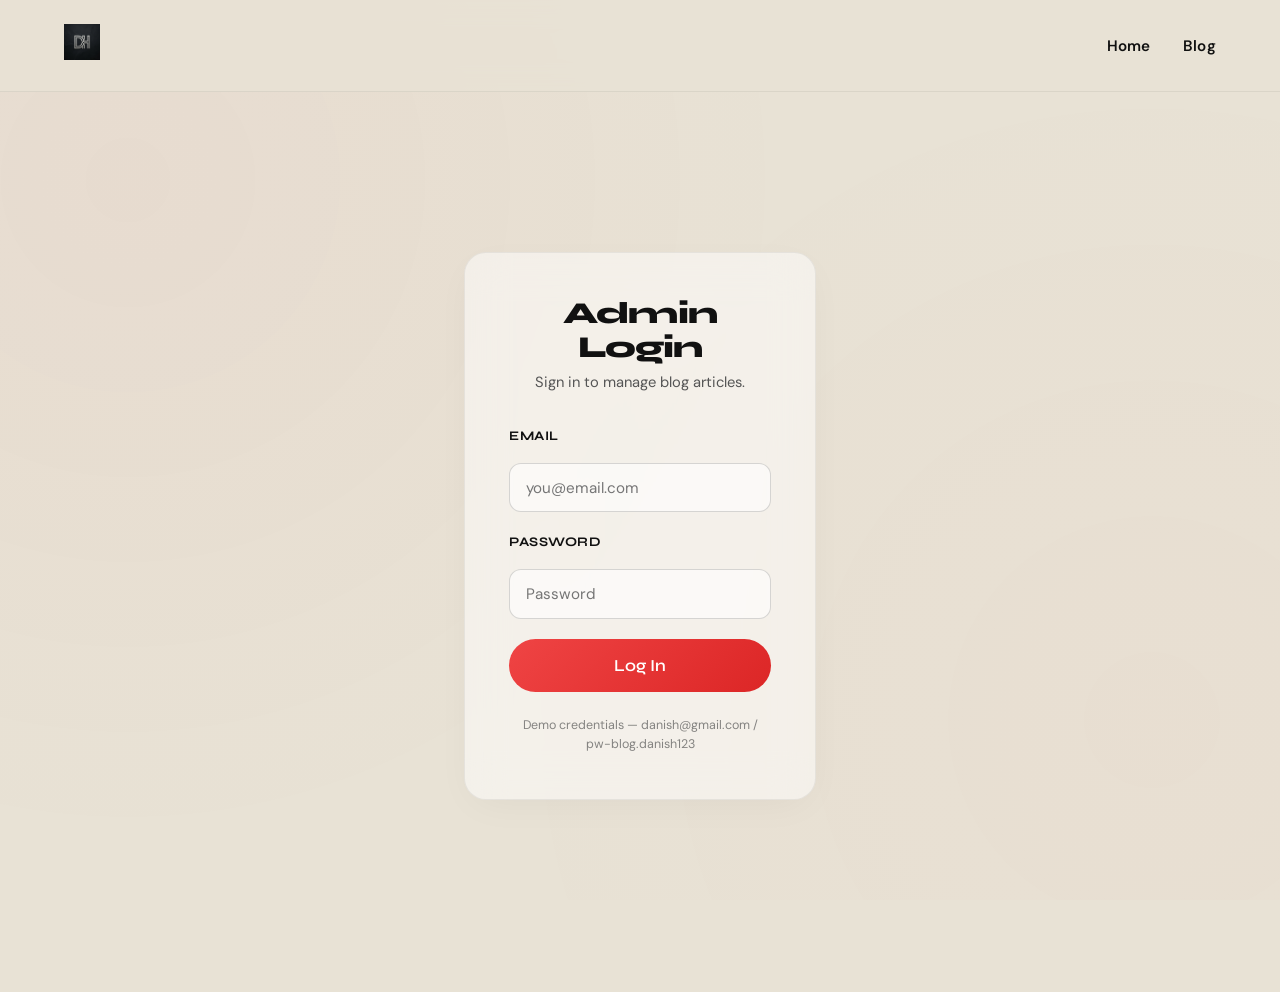
==== admin.html @ 9c7f412e "Add functional blog section with admin dashboard Adds a public blog (blog.html) with search/tag filt" ====
<!DOCTYPE html>
<html lang="en">
<head>
    <meta charset="UTF-8">
    <meta name="viewport" content="width=device-width, initial-scale=1.0">
    <title>Blog Admin - Danish Hasan</title>
    <meta name="robots" content="noindex, nofollow">

    <link rel="icon" type="image/png" href="Assests/Logo.png">
    <link rel="apple-touch-icon" href="Assests/Logo.png">

    <link rel="stylesheet" href="styles.css">
    <link rel="stylesheet" href="blog.css">

    <link rel="preconnect" href="https://fonts.googleapis.com">
    <link rel="preconnect" href="https://fonts.gstatic.com" crossorigin>
    <link href="https://fonts.googleapis.com/css2?family=DM+Sans:ital,opsz,wght@0,9..40,300..800;1,9..40,300..800&family=Syne:wght@400..800&display=swap" rel="stylesheet">
</head>
<body class="blog-body">

    <nav class="blog-page-nav">
        <a href="index.html"><img src="Assests/Logo.png" alt="DH Logo" class="logo-img"></a>
        <ul class="blog-nav-links">
            <li><a href="index.html">Home</a></li>
            <li><a href="blog.html">Blog</a></li>
        </ul>
    </nav>

    <main class="blog-main">

        <!-- Login -->
        <div id="admin-login" class="admin-shell">
            <div class="admin-login-card glass-card">
                <h1>Admin Login</h1>
                <p class="subtitle">Sign in to manage blog articles.</p>
                <div class="admin-error" id="login-error">Invalid email or password.</div>
                <form id="login-form">
                    <div class="form-group">
                        <label for="login-email">Email</label>
                        <input type="email" id="login-email" placeholder="you@email.com" required>
                    </div>
                    <div class="form-group">
                        <label for="login-password">Password</label>
                        <input type="password" id="login-password" placeholder="Password" required>
                    </div>
                    <button type="submit" class="btn btn-primary" style="width:100%; justify-content:center;">Log In</button>
                </form>
                <p class="admin-hint">Demo credentials — danish@gmail.com / pw-blog.danish123</p>
            </div>
        </div>

        <!-- Dashboard -->
        <div id="admin-dashboard" class="admin-dashboard">
            <div class="admin-header">
                <h1>Blog Dashboard</h1>
                <button class="btn-logout" id="logout-btn">Log Out</button>
            </div>

            <div class="admin-layout">
                <div class="admin-form-card glass-card">
                    <h2 id="form-heading">New Article</h2>
                    <form id="post-form">
                        <input type="hidden" id="post-id">
                        <div class="form-group">
                            <label for="post-title">Title</label>
                            <input type="text" id="post-title" required>
                        </div>
                        <div class="form-group">
                            <label for="post-excerpt">Excerpt</label>
                            <input type="text" id="post-excerpt" placeholder="Short summary shown on the blog card" required>
                        </div>
                        <div class="admin-form-row">
                            <div class="form-group">
                                <label for="post-cover">Cover Image</label>
                                <select id="post-cover">
                                    <option value="Assests/Desk.png">Desk</option>
                                    <option value="Assests/Business.png">Business</option>
                                    <option value="Assests/Nego.png">Negotiation</option>
                                    <option value="Assests/Hero.png">Hero</option>
                                    <option value="Assests/Casual.png">Casual</option>
                                    <option value="Assests/Official.png">Official</option>
                                </select>
                            </div>
                            <div class="form-group">
                                <label for="post-date">Date</label>
                                <input type="date" id="post-date" required>
                            </div>
                        </div>
                        <div class="form-group">
                            <label for="post-tags">Tags (comma separated)</label>
                            <input type="text" id="post-tags" placeholder="Leadership, AI, Recruitment">
                        </div>
                        <div class="form-group">
                            <label for="post-content">Content (supports ## headings, **bold**, *italic*, - lists, &gt; quotes)</label>
                            <textarea id="post-content" required></textarea>
                        </div>
                        <div class="admin-form-actions">
                            <button type="submit" class="btn btn-primary" id="submit-btn">Publish Article</button>
                            <button type="button" class="btn btn-secondary" id="cancel-edit-btn" style="display:none;">Cancel</button>
                        </div>
                    </form>
                </div>

                <div class="admin-list-card glass-card">
                    <h2>Published Articles</h2>
                    <div id="admin-post-list"></div>
                </div>
            </div>
        </div>

    </main>

    <div class="admin-toast" id="admin-toast"></div>

    <script src="blog.js"></script>
    <script>
        const loginView = document.getElementById('admin-login');
        const dashboardView = document.getElementById('admin-dashboard');
        const loginForm = document.getElementById('login-form');
        const loginError = document.getElementById('login-error');
        const postForm = document.getElementById('post-form');
        const cancelEditBtn = document.getElementById('cancel-edit-btn');
        const submitBtn = document.getElementById('submit-btn');
        const formHeading = document.getElementById('form-heading');

        function showToast(message) {
            const toast = document.getElementById('admin-toast');
            toast.textContent = message;
            toast.classList.add('show');
            setTimeout(() => toast.classList.remove('show'), 2200);
        }

        function checkAuth() {
            if (isLoggedIn()) {
                loginView.style.display = 'none';
                dashboardView.classList.add('active');
                renderPostList();
            } else {
                loginView.style.display = 'block';
                dashboardView.classList.remove('active');
            }
        }

        loginForm.addEventListener('submit', (e) => {
            e.preventDefault();
            const email = document.getElementById('login-email').value;
            const password = document.getElementById('login-password').value;

            if (login(email, password)) {
                loginError.classList.remove('show');
                loginForm.reset();
                checkAuth();
            } else {
                loginError.classList.add('show');
            }
        });

        document.getElementById('logout-btn').addEventListener('click', () => {
            logout();
            checkAuth();
        });

        function resetForm() {
            postForm.reset();
            document.getElementById('post-id').value = '';
            document.getElementById('post-date').value = new Date().toISOString().slice(0, 10);
            formHeading.textContent = 'New Article';
            submitBtn.textContent = 'Publish Article';
            cancelEditBtn.style.display = 'none';
        }

        cancelEditBtn.addEventListener('click', resetForm);

        postForm.addEventListener('submit', (e) => {
            e.preventDefault();
            const id = document.getElementById('post-id').value;
            const title = document.getElementById('post-title').value.trim();
            const tags = document.getElementById('post-tags').value.split(',').map(t => t.trim()).filter(Boolean);

            const posts = getPosts();

            if (id) {
                const idx = posts.findIndex(p => String(p.id) === String(id));
                if (idx !== -1) {
                    posts[idx] = {
                        ...posts[idx],
                        title,
                        excerpt: document.getElementById('post-excerpt').value.trim(),
                        cover: document.getElementById('post-cover').value,
                        date: document.getElementById('post-date').value,
                        tags,
                        content: document.getElementById('post-content').value
                    };
                }
                showToast('Article updated.');
            } else {
                let slug = slugify(title);
                if (posts.some(p => p.slug === slug)) slug = `${slug}-${Date.now()}`;

                posts.push({
                    id: Date.now(),
                    slug,
                    title,
                    excerpt: document.getElementById('post-excerpt').value.trim(),
                    cover: document.getElementById('post-cover').value,
                    date: document.getElementById('post-date').value,
                    tags,
                    author: 'Syed Danish Hasan',
                    content: document.getElementById('post-content').value
                });
                showToast('Article published.');
            }

            savePosts(posts);
            resetForm();
            renderPostList();
        });

        function editPost(id) {
            const post = getPosts().find(p => String(p.id) === String(id));
            if (!post) return;

            document.getElementById('post-id').value = post.id;
            document.getElementById('post-title').value = post.title;
            document.getElementById('post-excerpt').value = post.excerpt;
            document.getElementById('post-cover').value = post.cover;
            document.getElementById('post-date').value = post.date;
            document.getElementById('post-tags').value = (post.tags || []).join(', ');
            document.getElementById('post-content').value = post.content;

            formHeading.textContent = 'Edit Article';
            submitBtn.textContent = 'Save Changes';
            cancelEditBtn.style.display = 'inline-flex';
            window.scrollTo({ top: 0, behavior: 'smooth' });
        }

        function deletePost(id) {
            if (!confirm('Delete this article? This cannot be undone.')) return;
            const posts = getPosts().filter(p => String(p.id) !== String(id));
            savePosts(posts);
            showToast('Article deleted.');
            renderPostList();
        }

        function renderPostList() {
            const posts = getPosts().sort((a, b) => new Date(b.date) - new Date(a.date));
            const list = document.getElementById('admin-post-list');
            list.innerHTML = '';

            if (posts.length === 0) {
                list.innerHTML = '<p class="admin-empty-list">No articles yet. Publish your first one.</p>';
                return;
            }

            posts.forEach(post => {
                const item = document.createElement('div');
                item.className = 'post-list-item';
                item.innerHTML = `
                    <div class="post-list-info">
                        <h4>${post.title}</h4>
                        <span>${formatDate(post.date)}</span>
                    </div>
                    <div class="post-list-actions">
                        <button class="btn-small btn-edit" data-id="${post.id}">Edit</button>
                        <button class="btn-small btn-delete" data-id="${post.id}">Delete</button>
                    </div>`;
                list.appendChild(item);
            });

            list.querySelectorAll('.btn-edit').forEach(btn => btn.addEventListener('click', () => editPost(btn.dataset.id)));
            list.querySelectorAll('.btn-delete').forEach(btn => btn.addEventListener('click', () => deletePost(btn.dataset.id)));
        }

        resetForm();
        checkAuth();
    </script>
</body>
</html>
---- styles.css ----
/* --- CSS Variables & Theming (Modern Light) --- */
:root {
    /* Color Palette - Sand Theme */
    --bg-light: #e8e2d5; /* Beautiful soft warm sand/beige */
    --bg-card: rgba(255, 255, 255, 0.5); /* Light frosted glass */
    --bg-card-hover: rgba(255, 255, 255, 0.85);
    
    --text-main: #111111; /* Pitch black for high contrast */
    --text-muted: #555555; /* Slate/gray for secondary text */
    
    /* Elegant Accents - Crimson/Red */
    --accent-primary: #dc2626; /* Red 600 - Crimson */
    --accent-secondary: #ef4444; /* Bright Red */
    --accent-gradient: linear-gradient(135deg, var(--accent-secondary), var(--accent-primary));
    
    /* Typography */
    --font-heading: 'Syne', sans-serif;
    --font-body: 'DM Sans', sans-serif;
    --font-serif: 'Syne', sans-serif;
    
    /* Glassmorphism / Shadows */
    --border-glass: rgba(0, 0, 0, 0.06); /* Subtle dark border for light glass */
    --shadow-soft: 0 10px 40px -10px rgba(0, 0, 0, 0.05); /* Soft, elegant shadow */
    --blur-glass: blur(20px);
    
    /* Neon Glow (Subtle for Light Theme) */
    --neon-glow: 0 0 15px rgba(220, 38, 38, 0.15);
    
    /* Utilities */
    --transition-smooth: all 0.4s cubic-bezier(0.16, 1, 0.3, 1);
    --transition-fast: all 0.2s ease-out;
}

/* --- Global Reset & Base Styles --- */
* {
    margin: 0;
    padding: 0;
    box-sizing: border-box;
}

html {
    /* 
       CRITICAL PERFORMANCE FIX: Must be 'auto' when using custom JS scrolling libraries like Lenis.
       If set to 'smooth', native CSS animation fights the JS animation, causing severe lag and stuttering. 
    */
    scroll-behavior: auto;
}

/* --- Ensure Scrollbar is Visible --- */
::-webkit-scrollbar {
    width: 6px;
    height: 6px;
}
::-webkit-scrollbar-track {
    background: var(--bg-light); 
}
::-webkit-scrollbar-thumb {
    background: #ccc; 
    border-radius: 10px;
}
::-webkit-scrollbar-thumb:hover {
    background: #999; 
}

body {
    scrollbar-width: thin;
    scrollbar-color: #ccc var(--bg-light);
}

body {
    font-family: var(--font-body);
    background-color: var(--bg-light);
    color: var(--text-main);
    line-height: 1.6;
    overflow-x: hidden;
    cursor: none; /* Hide default cursor for custom cursor */
    position: relative;
}

/* Dynamic Background Gradients */
body::before, body::after {
    content: '';
    position: fixed;
    top: 0;
    left: 0;
    width: 100vw;
    height: 100vh;
    z-index: -1;
    pointer-events: none;
}

body::before {
    background: radial-gradient(circle at 10% 20%, rgba(220, 38, 38, 0.03) 0%, transparent 50%);
}

body::after {
    background: radial-gradient(circle at 90% 80%, rgba(255, 69, 69, 0.02) 0%, transparent 50%);
}

/* --- Background Typography Effect --- */
.bg-typography {
    position: fixed;
    top: 50%;
    left: 50%;
    transform: translate(-50%, -50%);
    font-size: 28vw;
    font-family: var(--font-heading);
    font-weight: 800;
    color: var(--text-main);
    opacity: 0.02; /* Very subtle depth effect */
    z-index: -2;
    pointer-events: none;
    white-space: nowrap;
    user-select: none;
    letter-spacing: -0.05em;
}

/* --- Custom Cursor --- */
.custom-cursor {
    width: 8px;
    height: 8px;
    background-color: var(--accent-primary);
    border-radius: 50%;
    position: fixed;
    top: 0;
    left: 0;
    pointer-events: none;
    z-index: 9999;
    transform: translate(-50%, -50%);
    transition: width 0.2s, height 0.2s, background-color 0.2s;
    /* Removed difference blend mode for cleaner look */
}

.custom-cursor-follower {
    width: 36px;
    height: 36px;
    border: 1px solid rgba(0, 0, 0, 0.2);
    border-radius: 50%;
    position: fixed;
    top: 0;
    left: 0;
    pointer-events: none;
    z-index: 9998;
    transform: translate(-50%, -50%);
    transition: width 0.2s, height 0.2s, border-color 0.2s, background-color 0.2s;
}

body.hovering .custom-cursor {
    width: 0;
    height: 0;
}
body.hovering .custom-cursor-follower {
    width: 64px;
    height: 64px;
    background-color: rgba(255, 255, 255, 0.1);
    border-color: transparent;
}

body.view-mode .custom-cursor {
    width: 0;
    height: 0;
}

body.view-mode .custom-cursor-follower {
    width: 70px;
    height: 70px;
    background-color: var(--text-main); /* Black cursor */
    border: 1px solid rgba(255, 255, 255, 0.2);
    display: flex;
    justify-content: center;
    align-items: center;
    box-shadow: 0 10px 30px rgba(0, 0, 0, 0.15);
}

.cursor-text {
    opacity: 0;
    font-family: var(--font-heading);
    font-size: 0.85rem;
    font-weight: 800;
    letter-spacing: 1px;
    color: var(--bg-light); /* Sand colored text */
    text-transform: uppercase;
    transition: opacity 0.3s ease;
    pointer-events: none;
}

body.view-mode .cursor-text {
    opacity: 1;
}

/* --- Typography --- */
h1, h2, h3, h4 {
    font-family: var(--font-heading);
    line-height: 1.1;
    margin-bottom: 1rem;
    color: var(--text-main);
}

h1 {
    font-size: clamp(3.5rem, 7vw, 6rem);
    font-weight: 800;
    letter-spacing: -0.03em;
}

h2 {
    font-size: clamp(2.5rem, 5vw, 4rem);
    font-weight: 700;
    letter-spacing: -0.02em;
}

h3 {
    font-size: 1.75rem;
    font-weight: 600;
}

.text-gradient {
    background: var(--accent-gradient);
    -webkit-background-clip: text;
    background-clip: text;
    -webkit-text-fill-color: transparent;
    color: transparent;
    display: inline-block;
}

a {
    color: inherit;
    text-decoration: none;
    transition: var(--transition-fast);
}

/* --- Layout Utilities --- */
.section-padding {
    padding: 8rem 6vw;
    max-width: 1600px;
    margin: 0 auto;
}

.glass-card {
    background: var(--bg-card);
    backdrop-filter: var(--blur-glass);
    -webkit-backdrop-filter: var(--blur-glass);
    border: 1px solid var(--border-glass);
    border-radius: 28px;
    box-shadow: var(--shadow-soft);
    transition: var(--transition-smooth);
}

.glass-card:hover {
    background: var(--bg-card-hover);
    transform: translateY(-8px);
    border-color: rgba(220, 38, 38, 0.3); /* Red glow border on hover */
    box-shadow: 0 20px 40px -15px rgba(0, 0, 0, 0.9), var(--neon-glow);
}

/* --- Buttons --- */
.btn {
    display: inline-flex;
    align-items: center;
    justify-content: center;
    padding: 1rem 2.2rem;
    border-radius: 50px;
    font-family: var(--font-heading);
    font-weight: 600;
    font-size: 1.05rem;
    cursor: none;
    transition: var(--transition-smooth);
    position: relative;
    overflow: hidden;
    z-index: 1;
}

.btn-primary {
    background: var(--accent-gradient);
    color: white;
    border: none;
}

.btn-primary::before {
    content: '';
    position: absolute;
    top: 0; left: 0; right: 0; bottom: 0;
    border-radius: 50px;
    background: linear-gradient(135deg, var(--accent-secondary), var(--accent-primary));
    opacity: 0;
    z-index: -1;
    transition: opacity 0.4s ease;
}

.btn-primary:hover {
    transform: translateY(-2px);
    box-shadow: 0 10px 25px rgba(67, 56, 202, 0.25);
}

.btn-primary:hover::before {
    opacity: 1;
}

.btn-secondary {
    background: rgba(255, 255, 255, 0.05); /* Dark theme button */
    color: var(--text-main);
    border: 1px solid rgba(255, 255, 255, 0.2);
    box-shadow: var(--shadow-soft);
}

.btn-secondary:hover {
    background: rgba(255, 255, 255, 0.1);
    border-color: rgba(255, 255, 255, 0.4);
    transform: translateY(-2px);
    box-shadow: 0 12px 30px -10px rgba(0,0,0,0.5);
}

/* --- Navigation --- */
.navbar {
    position: fixed;
    top: 0;
    left: 0;
    width: 100%;
    padding: 1.5rem 6vw;
    display: flex;
    justify-content: space-between;
    align-items: center;
    z-index: 1000;
    transition: padding 0.4s ease, background-color 0.4s ease, backdrop-filter 0.4s ease;
}

.navbar.scrolled {
    padding: 1rem 6vw;
    background: rgba(245, 242, 237, 0.8); /* Light translucent — matches theme */
    backdrop-filter: blur(16px);
    -webkit-backdrop-filter: blur(16px);
    border-bottom: 1px solid var(--border-glass);
    box-shadow: 0 4px 30px rgba(0,0,0,0.06);
}

.logo-img {
    height: 48px;
    width: auto;
    object-fit: contain;
    /* blend modes removed to keep true colors in light theme */
    transition: transform var(--transition-fast);
}

.logo-img:hover {
    transform: scale(1.05);
}

.nav-links {
    display: flex;
    list-style: none;
    gap: 3rem;
}

.nav-links a {
    font-family: var(--font-heading);
    font-weight: 500;
    font-size: 1.05rem;
    color: var(--text-muted);
    position: relative;
    padding: 0.5rem 0;
}

.nav-links a::after {
    content: '';
    position: absolute;
    width: 0;
    height: 2px;
    bottom: 0;
    left: 0;
    background: var(--accent-gradient);
    transition: width 0.3s ease;
}

.nav-links a:hover, .nav-links a.active {
    color: var(--text-main);
}

.nav-links a:hover::after, .nav-links a.active::after {
    width: 100%;
}

.mobile-menu-btn {
    display: none;
    background: none;
    border: none;
    cursor: pointer;
    flex-direction: column;
    gap: 6px;
    z-index: 1001;
}

.mobile-menu-btn span {
    display: block;
    width: 30px;
    height: 2px;
    background-color: var(--text-main);
    transition: 0.3s;
}

/* --- Hero Section (Revamped) --- */
/* --- Hero Section Redesign (Sand Theme Layout) --- */
.hero-redesign {
    min-height: 100vh;
    padding-top: 180px; /* Restored safe top padding to prevent navbar collision */
    padding-bottom: 2rem;
    position: relative;
    overflow: hidden;
    display: flex;
    justify-content: center;
    align-items: center;
}

/* Structure for Left & Right Columns */
.hero-center-portrait {
    position: relative; 
    width: 45vw; 
    height: auto;
    max-height: 80vh; /* Allow it to be slightly taller naturally */
    max-width: 600px;
    z-index: 1; 
    display: flex;
    justify-content: flex-end; 
    align-items: flex-start; /* Align image to literal top of container */
    pointer-events: none;
}

.portrait-img {
    height: 100%;
    max-height: 75vh;
    width: auto;
    object-fit: contain; 
    filter: drop-shadow(0 30px 60px rgba(0,0,0,0.15));
}

.hero-fg-layer {
    position: relative;
    z-index: 2;
    width: 100%;
    /* Create an explicit 2-column flexbox */
    display: flex;
    justify-content: space-between;
    align-items: flex-start; /* Align top instead of center to prevent dragging content down */
    pointer-events: none;
    margin-top: -30px; /* Slight manual lift to perfectly align the visual top of image with text */
}

.hero-left-column {
    pointer-events: auto;
    max-width: 50%;
    display: flex;
    flex-direction: column;
    justify-content: center;
}

.huge-display-title {
    font-size: clamp(3rem, 6.5vw, 7.5rem); /* Reduced to make more space */
    font-weight: 900;
    line-height: 0.85;
    letter-spacing: -0.04em;
    color: var(--text-main);
    text-transform: uppercase;
    margin-bottom: 2rem;
}

.hero-subline {
    font-size: clamp(1.1rem, 1.5vw, 1.5rem);
    line-height: 1.4;
    color: var(--text-main);
    max-width: 400px;
    margin-bottom: 2.5rem;
    font-weight: 500;
}

/* Black pill button from reference */
.hero-pill-btn {
    display: inline-flex;
    align-items: center;
    justify-content: space-between;
    background-color: #111;
    color: #fff;
    padding: 0.5rem 0.6rem 0.5rem 2rem;
    border-radius: 50px;
    font-size: 1.15rem;
    font-family: var(--font-heading);
    font-weight: 700;
    text-decoration: none;
    width: max-content;
    transition: transform 0.3s ease, background-color 0.3s ease;
    cursor: none;
}

.hero-pill-btn:hover {
    transform: scale(1.03);
    background-color: var(--accent-primary);
}

.hero-pill-btn .arrow {
    background-color: #fff;
    color: #111;
    width: 46px;
    height: 46px;
    border-radius: 50%;
    display: flex;
    align-items: center;
    justify-content: center;
    margin-left: 2rem;
    transition: transform 0.3s ease;
}

.hero-pill-btn:hover .arrow {
    transform: translateX(4px);
}

.hero-bottom-info {
    margin-top: 2rem;
    padding-top: 2rem;
    max-width: 380px;
    border-top: 1px solid rgba(0,0,0,0.1);
}

.hero-bottom-info p {
    font-size: 0.95rem;
    color: var(--text-muted);
    line-height: 1.6;
    margin-bottom: 1.2rem;
    font-weight: 500;
}

.hero-social-links a {
    display: inline-flex;
    align-items: center;
    justify-content: center;
    width: 40px;
    height: 40px;
    background-color: #111;
    color: #fff;
    border-radius: 50%;
    margin-right: 0.8rem;
    transition: transform 0.3s ease, background-color 0.3s ease;
    cursor: none;
}

.hero-social-links a:hover {
    background-color: var(--accent-primary);
    transform: translateY(-3px);
}

.hero-stats-row {
    display: flex;
    gap: 2.5rem;
    margin-top: 3.5rem;
    max-width: 500px;
}

.stat-blurb {
    flex: 1;
}

.stat-blurb h4 {
    font-size: 1.15rem;
    font-weight: 900;
    margin-bottom: 0.5rem;
    text-transform: uppercase;
    color: var(--text-main);
    letter-spacing: -0.02em;
}

.stat-blurb p {
    font-size: 0.85rem;
    color: var(--text-muted);
    line-height: 1.5;
    font-weight: 500;
}

/* Brands Marquee at the bottom of hero */
.hero-bottom-marquee {
    position: absolute;
    bottom: 2rem;
    left: 0;
    width: 100vw;
    overflow: hidden;
    padding: 1.5rem 0;
    pointer-events: none;
    border-top: 1px solid rgba(0,0,0,0.06);
    border-bottom: 1px solid rgba(0,0,0,0.06);
    background-color: rgba(255, 255, 255, 0.1);
}
.hero-bottom-marquee .marquee-track {
    display: flex;
    width: max-content;
    animation: marquee-hero 30s linear infinite;
}
.marquee-item {
    font-size: 1.25rem;
    font-family: var(--font-heading);
    font-weight: 800;
    margin: 0 4rem;
    display: flex;
    align-items: center;
    color: var(--text-main);
}
.marquee-item span {
    display: inline-block;
    width: 24px;
    height: 18px;
    background-color: var(--text-main);
    margin-right: 15px;
    clip-path: polygon(0 0, 100% 50%, 0 100%); /* Cool triangle separator */
}

@keyframes marquee-hero {
    from { transform: translateX(0); }
    to { transform: translateX(-50%); }
}

@media (max-width: 1024px) {
    .hero-redesign {
        flex-direction: column;
        padding-top: 120px;
    }
    .hero-fg-layer {
        flex-direction: column;
    }
    .hero-left-column, .hero-right-column {
        max-width: 100%;
        text-align: center;
        align-items: center;
    }
    .hero-right-column {
        width: 100%;
        margin-top: 3rem;
        gap: 2rem;
        padding-bottom: 2rem;
    }
    .huge-display-title {
        font-size: 4rem;
    }
    .hero-center-portrait {
        position: relative;
        height: 50vh;
        margin-bottom: 2rem;
        width: 100%;
        justify-content: center;
    }
    .hero-pill-btn {
        margin: 0 auto;
    }
    .hero-bottom-info {
        padding-top: 2rem;
    }
}
.floating-element {
    animation: float 6s ease-in-out infinite;
}

@keyframes float {
    0% { transform: translateY(0px) rotate(0deg); }
    50% { transform: translateY(-15px) rotate(1deg); }
    100% { transform: translateY(0px) rotate(0deg); }
}

/* Parallax Target Classes */
.parallax-bg {
    will-change: transform;
}

.parallax-fg {
    will-change: transform;
}

/* --- Section Headers --- */
.section-header {
    margin-bottom: 5rem;
}

.header-line {
    height: 6px;
    width: 80px;
    background: var(--accent-gradient);
    border-radius: 3px;
    margin-top: 1.5rem;
}

.section-desc {
    color: var(--text-muted);
    margin-top: 1.5rem;
    font-size: 1.25rem;
    font-weight: 300;
}

/* --- About Section (Horizontal Scrollytelling) --- */
.about-horizontal-wrapper {
    position: relative;
    width: 100vw;
    height: 100vh;
    overflow: hidden; /* Hide horizontal scrollbar, handled by GSAP */
}

.about-horizontal-container {
    display: flex;
    width: 400vw; /* 4 panels * 100vw */
    height: 100vh;
}

.h-panel {
    width: 100vw;
    height: 100vh;
    display: flex;
    align-items: center;
    justify-content: center;
    padding: 6vw;
    flex-shrink: 0;
}

/* --- Horizontal Scroll Progress Bar --- */
.horizontal-scroll-progress {
    position: absolute;
    bottom: 30px;
    left: 10vw;
    width: 80vw;
    height: 4px;
    background: rgba(0, 0, 0, 0.1); /* Subtle dark track */
    border-radius: 2px;
    z-index: 100;
    transform-origin: left;
    transform: scaleX(0); /* Driven by GSAP */
}

/* --- Bento About Panel (Opening Intro) --- */
.bento-about-panel {
    display: flex;
    align-items: center;
    justify-content: center;
}

.bento-split-container {
    display: flex;
    flex-direction: row;
    align-items: center;
    justify-content: space-between;
    width: 100%;
    max-width: 1200px;
    background: var(--bg-card);
    backdrop-filter: var(--blur-glass);
    border: 1px solid var(--border-glass);
    border-radius: 32px;
    box-shadow: var(--shadow-soft);
    padding: 3rem;
    gap: 4rem;
}

.bento-left {
    flex: 0 0 40%;
    height: 60vh;
    border-radius: 24px;
    overflow: hidden;
    background: rgba(0,0,0,0.02);
}

.bento-portrait {
    width: 100%;
    height: 100%;
    object-fit: cover;
    object-position: center top;
}

.bento-right {
    flex: 1;
    display: flex;
    flex-direction: column;
    justify-content: center;
    gap: 3rem;
    padding-left: 2rem;
    border-left: 1px solid rgba(0,0,0,0.05); /* Subtle divider */
}

.bento-stat-item {
    display: flex;
    flex-direction: column;
    gap: 0.5rem;
}

.bento-stat-title {
    font-size: clamp(3rem, 5vw, 4.5rem);
    font-weight: 800;
    line-height: 1;
    letter-spacing: -0.03em;
}

.bento-stat-label {
    font-size: 1rem;
    font-weight: 600;
    color: var(--text-muted);
    letter-spacing: 0.1em;
}

.intro-panel {
    flex-direction: column;
    text-align: center;
}

.intro-panel .section-header {
    margin-bottom: 0;
}

.intro-panel .header-line {
    margin: 1.5rem auto; /* Center the line */
}

.split-panel {
    flex-direction: row;
    gap: 4rem;
}

.bento-item {
    padding: 4rem;
    display: flex;
    flex-direction: column;
    justify-content: center;
    width: 100%;
    max-width: 900px;
}

.image-card {
    height: 70vh;
    width: 40vw;
    padding: 0;
    overflow: hidden;
}

.metrics-card {
    display: flex;
    flex-direction: column;
    justify-content: space-around;
    align-items: center;
    height: 70vh;
}

/* Internal Bento Styling */
.bento-img {
    width: 100%;
    height: 100%;
    object-fit: cover;
    transition: transform 0.6s ease;
}

.image-card:hover .bento-img {
    transform: scale(1.05); /* Slight zoom on hover */
}

.profile-card h3, .competencies-card h3 {
    color: var(--text-main);
    margin-bottom: 2rem;
    font-size: 2rem;
    position: relative;
    padding-bottom: 1rem;
}

.profile-card h3::after, .competencies-card h3::after {
    content: '';
    position: absolute;
    bottom: 0; left: 0;
    width: 40px; height: 3px;
    background: var(--accent-primary);
}

.profile-card p {
    color: var(--text-muted);
    margin-bottom: 1.5rem;
    font-size: 1.15rem;
    line-height: 1.8;
}

.metric {
    display: flex;
    flex-direction: column;
    align-items: center;
    text-align: center;
}

.metric-value {
    font-size: 3.5rem;
    font-family: var(--font-heading);
    font-weight: 800;
    line-height: 1;
    margin-bottom: 0.5rem;
}

.metric-label {
    font-size: 1.1rem;
    color: var(--text-muted);
    font-weight: 500;
    text-transform: uppercase;
    letter-spacing: 1px;
}

.skills {
    display: flex;
    flex-wrap: wrap;
    gap: 1rem;
    margin-top: 3rem;
}

.skill-tag {
    padding: 0.6rem 1.5rem;
    background: rgba(0, 0, 0, 0.03);
    border: 1px solid rgba(0, 0, 0, 0.08);
    border-radius: 30px;
    font-size: 0.9rem;
    font-family: var(--font-heading);
    letter-spacing: 0.5px;
    color: var(--text-main);
    transition: var(--transition-short);
}

.skill-tag:hover {
    background: rgba(0, 0, 0, 0.06);
    border-color: var(--accent-secondary);
    transform: translateY(-2px);
}

/* --- Experience Section --- */
.experience-timeline {
    position: relative;
    max-width: 900px;
    margin: 0 auto;
    padding-left: 2rem;
}

.experience-timeline::before {
    content: '';
    position: absolute;
    top: 0; left: 0;
    width: 2px;
    height: 100%;
    background: var(--border-glass);
}

.timeline-item {
    position: relative;
    margin-bottom: 3rem;
}

.timeline-item:last-child {
    margin-bottom: 0;
}

.timeline-dot {
    position: absolute;
    top: 30px;
    left: -2rem;
    width: 16px;
    height: 16px;
    background: var(--accent-primary);
    border: 3px solid var(--bg-light);
    border-radius: 50%;
    transform: translateX(-50%);
    z-index: 1;
}

.timeline-content {
    padding: 2.5rem;
    position: relative;
}

.timeline-content h3 {
    margin-bottom: 0.5rem;
    font-size: 1.6rem;
}

.timeline-date {
    display: inline-block;
    padding: 0.3rem 1rem;
    background: rgba(67, 56, 202, 0.08);
    border-radius: 20px;
    font-size: 0.9rem;
    color: var(--accent-secondary);
    margin-bottom: 1.5rem;
    font-weight: 500;
}

.timeline-content p {
    color: var(--text-muted);
    font-size: 1.1rem;
    line-height: 1.7;
}

/* --- Projects Section --- */
.projects-container {
    display: flex;
    flex-direction: column;
    gap: 4rem;
}

.project-card {
    display: grid;
    /* Flexible grid layout for cards with or without images */
    grid-template-columns: repeat(auto-fit, minmax(300px, 1fr));
    overflow: hidden;
    padding: 2.5rem;
    gap: 4rem;
    align-items: center;
}

.project-image-wrapper {
    position: relative;
    border-radius: 20px;
    overflow: hidden;
    height: 100%;
    min-height: 350px;
}

.project-img {
    position: absolute;
    top: 0; left: 0;
    width: 100%;
    height: 100%;
    object-fit: cover;
    transition: transform 0.8s cubic-bezier(0.16, 1, 0.3, 1);
}

.project-overlay {
    position: absolute;
    top: 0; left: 0;
    width: 100%; height: 100%;
    background: linear-gradient(to top, rgba(0,0,0,0.8), rgba(0,0,0,0.1));
    display: flex;
    align-items: flex-end;
    justify-content: center;
    padding-bottom: 3rem;
    opacity: 0;
    transition: opacity 0.4s ease;
}

.view-btn {
    padding: 1rem 2.5rem;
    background: white;
    color: black;
    border-radius: 30px;
    font-family: var(--font-heading);
    font-weight: 700;
    transform: translateY(30px);
    transition: all 0.4s cubic-bezier(0.16, 1, 0.3, 1);
}

.project-image-wrapper:hover .project-overlay {
    opacity: 1;
}

.project-image-wrapper:hover .view-btn {
    transform: translateY(0);
}

.project-image-wrapper:hover .project-img {
    transform: scale(1.08);
}

.project-info h3 {
    font-size: 2.5rem;
    margin-bottom: 1.2rem;
}

.project-info p {
    color: var(--text-muted);
    margin-bottom: 2.5rem;
    font-size: 1.15rem;
}

.project-tags {
    display: flex;
    flex-wrap: wrap;
    gap: 1.2rem;
}

.project-tags span {
    font-size: 0.85rem;
    font-family: var(--font-heading);
    text-transform: uppercase;
    letter-spacing: 1.5px;
    color: var(--accent-secondary);
    font-weight: 700;
}

/* =========================================================================
   10. Hobbies Section
   ========================================================================= */
.hobbies-layout {
    display: grid;
    grid-template-columns: 1fr 1.2fr;
    gap: 5rem;
    align-items: center;
}

.hobbies-visual {
    padding: 1.5rem;
    border-radius: 40px;
    height: 100%;
    display: flex;
    align-items: center;
}

.hobbies-img {
    width: 100%;
    height: 100%;
    min-height: 500px;
    border-radius: 28px;
    object-fit: cover;
}

.hobbies-grid {
    display: grid;
    grid-template-columns: repeat(2, 1fr);
    gap: 2rem;
}

.hobby-card {
    padding: 2.5rem;
    background: rgba(255, 255, 255, 0.6);
    border: 1px solid var(--border-glass);
    border-radius: 24px;
    transition: var(--transition-smooth);
    position: relative;
    overflow: hidden;
    display: flex;
    flex-direction: column;
    box-shadow: var(--shadow-soft);
}

.hobby-card::before {
    content: '';
    position: absolute;
    top: 0; left: 0;
    width: 100%; height: 100%;
    background: var(--accent-gradient);
    opacity: 0;
    transition: opacity 0.4s ease;
    z-index: 0;
}

.hobby-card:hover {
    transform: translateY(-10px) scale(1.02);
    border-color: rgba(0,0,0,0.1);
    box-shadow: 0 20px 40px -15px rgba(0,0,0,0.15);
    background: white;
}

.hobby-card:hover::before {
    opacity: 0.08;
}

.hobby-card * {
    position: relative;
    z-index: 1;
}

.hobby-icon {
    font-size: 3rem;
    margin-bottom: 2rem;
    display: inline-block;
    filter: drop-shadow(0 4px 8px rgba(0,0,0,0.3));
}

.hobby-card h4 {
    font-size: 1.5rem;
    margin-bottom: 1rem;
}

.hobby-card p {
    color: var(--text-muted);
    font-size: 1.05rem;
    flex-grow: 1;
}

/* =========================================================================
   10.5 Testimonials Section
   =========================================================================*/
/* --- Marquee --- */
.marquee-container {
    width: 100%;
    overflow: hidden;
    padding: 2rem 0;
    margin-bottom: 4rem;
    background: rgba(255, 255, 255, 0.02);
    border-top: 1px solid var(--border-glass);
    border-bottom: 1px solid var(--border-glass);
}

.marquee-content {
    display: flex;
    white-space: nowrap;
    animation: marquee 30s linear infinite;
}

.marquee-content span {
    font-family: var(--font-heading);
    font-size: 2rem;
    font-weight: 700;
    color: var(--text-main);
    text-transform: uppercase;
    letter-spacing: 2px;
}

.marquee-content .dot {
    color: var(--accent-primary);
    margin: 0 2rem;
}

@keyframes marquee {
    0% { transform: translateX(0); }
    100% { transform: translateX(-50%); } /* Scrolls precisely half its length since it is duplicated */
}

/* --- Testimonials Carousel --- */
.testimonials-carousel {
    width: 100%;
    overflow-x: auto; /* Enable native horizontal scroll */
    overflow-y: hidden;
    scrollbar-width: none; /* Firefox */
    -ms-overflow-style: none;  /* Internet Explorer 10+ */
    cursor: grab;
    padding-bottom: 2rem;
}

.testimonials-carousel::-webkit-scrollbar { 
    display: none; /* Chrome, Webkit */
}

.testimonials-carousel:active {
    cursor: grabbing;
}

.testimonials-track {
    display: flex;
    gap: 3rem;
    padding: 0 5vw;
    width: max-content;
}

.testimonial-card {
    flex: 0 0 420px;
    width: 420px;
    max-width: 85vw;
    padding: 2.5rem;
    background: var(--bg-card); /* Light frosted glass — matches theme */
    backdrop-filter: var(--blur-glass);
    -webkit-backdrop-filter: var(--blur-glass);
    border: 1px solid var(--border-glass);
    border-radius: 24px;
    box-shadow: var(--shadow-soft);
    display: flex;
    flex-direction: column;
    position: relative;
    transition: var(--transition-smooth);
}

.testimonial-card:hover {
    transform: translateY(-5px);
    box-shadow: 0 20px 40px -15px rgba(0,0,0,0.15), var(--neon-glow);
    background: var(--bg-card-hover);
    border-color: rgba(220, 38, 38, 0.3);
}

.quote-icon {
    font-size: 4rem;
    color: var(--accent-secondary);
    opacity: 0.2;
    font-family: 'Syne', sans-serif;
    position: absolute;
    top: 10px;
    left: 20px;
    line-height: 1;
}

.testimonial-text {
    font-size: 1.1rem;
    color: var(--text-muted);
    line-height: 1.7;
    flex-grow: 1;
    margin-top: 1.5rem;
    margin-bottom: 2rem;
    position: relative;
    z-index: 1;
    font-style: italic;
}

.testimonial-author {
    border-top: 1px solid var(--border-glass);
    padding-top: 1.5rem;
}

.testimonial-author strong {
    display: block;
    color: var(--text-main);
    font-family: 'Syne', sans-serif;
    font-size: 1.2rem;
    margin-bottom: 0.3rem;
}

.testimonial-author span {
    display: block;
    color: var(--accent-primary);
    font-size: 0.9rem;
    font-weight: 500;
}

/* =========================================================================
   8. Experience Section (Tabbed Layout)
   ========================================================================= */
.exp-tabs-container {
    display: grid;
    grid-template-columns: 250px 1fr;
    gap: 3rem;
    margin-top: 3rem;
    align-items: start;
}

@media (max-width: 900px) {
    .exp-tabs-container {
        grid-template-columns: 1fr;
        gap: 1.5rem;
    }
}

.exp-tabs-menu {
    display: flex;
    flex-direction: column;
    padding: 1rem 0;
    position: sticky;
    top: 100px; /* Keep visible while scrolling */
}

@media (max-width: 900px) {
    .exp-tabs-menu {
        flex-direction: row;
        overflow-x: auto;
        white-space: nowrap;
        position: static;
        padding: 1rem;
        /* Scrollbar hiding for cleaner look */
        -ms-overflow-style: none;  
        scrollbar-width: none;  
    }
    .exp-tabs-menu::-webkit-scrollbar {
        display: none;
    }
}

.exp-tab {
    background: transparent;
    border: none;
    text-align: left;
    padding: 1rem 1.5rem;
    font-family: 'Syne', sans-serif;
    font-size: 1.1rem;
    font-weight: 500;
    color: var(--text-muted);
    cursor: pointer;
    border-left: 3px solid transparent;
    transition: var(--transition-smooth);
    border-radius: 0 8px 8px 0;
}

@media (max-width: 900px) {
    .exp-tab {
        text-align: center;
        border-left: none;
        border-bottom: 3px solid transparent;
        border-radius: 8px 8px 0 0;
        flex: 0 0 auto;
    }
}

.exp-tab:hover {
    background: rgba(var(--accent-primary-rgb), 0.05);
    color: var(--text-main);
}

.exp-tab.active {
    background: rgba(var(--accent-primary-rgb), 0.1);
    color: var(--accent-primary);
    border-left-color: var(--accent-primary);
    font-weight: 600;
}

@media (max-width: 900px) {
    .exp-tab.active {
        border-bottom-color: var(--accent-primary);
    }
}

.exp-panels {
    padding: 3rem;
    min-height: 400px; /* Prevent layout jump */
    position: relative;
    overflow: hidden;
}

.exp-panel {
    display: none;
    animation: fadeIn 0.4s ease forwards;
}

.exp-panel.active {
    display: block;
}

@keyframes fadeIn {
    from { opacity: 0; transform: translateY(10px); }
    to { opacity: 1; transform: translateY(0); }
}

.exp-panel h3 {
    font-size: 1.8rem;
    margin-bottom: 0.5rem;
}

.accent-text {
    color: var(--accent-primary);
    font-weight: 600;
}

.exp-date {
    display: inline-block;
    font-family: 'Syne', sans-serif;
    font-weight: 600;
    color: var(--accent-secondary);
    background: rgba(var(--accent-secondary-rgb), 0.1);
    padding: 0.3rem 0.8rem;
    border-radius: 20px;
    font-size: 0.9rem;
    margin-bottom: 1.5rem;
}

.exp-panel p {
    font-size: 1.1rem;
    line-height: 1.8;
    color: var(--text-muted);
    margin-bottom: 1.5rem;
}

.exp-bullets {
    list-style-type: none;
    padding-left: 0;
}

.exp-bullets li {
    font-size: 1.05rem;
    color: var(--text-muted);
    line-height: 1.7;
    margin-bottom: 1rem;
    position: relative;
    padding-left: 2rem;
}

.exp-bullets li::before {
    content: '▹';
    position: absolute;
    left: 0;
    color: var(--accent-primary);
    font-size: 1.4rem;
    top: -2px;
}
/* =========================================================================
   11. Global Footprint (Map)
   ========================================================================= */
.map-container {
    padding: 1rem;
    position: relative;
    z-index: 1; /* Keep map below sticky nav and modals */
}

#world-map {
    height: 450px;
    width: 100%;
    border-radius: var(--radius-lg);
    background-color: var(--surface-light);
    border: 1px solid var(--border-glass);
}

/* Fix leaflet z-index issues preventing modal/nav overlap */
.leaflet-pane {
    z-index: 1 !important;
}
.leaflet-top, .leaflet-bottom {
    z-index: 2 !important;
}

/* =========================================================================
   12. Utilities & Animations
   ========================================================================= */
.fade-target {
    opacity: 0;
    transform: translateY(40px);
    transition: opacity 1s cubic-bezier(0.16, 1, 0.3, 1), transform 1s cubic-bezier(0.16, 1, 0.3, 1);
    will-change: opacity, transform;
}

.fade-target.visible {
    opacity: 1;
    transform: translateY(0);
}

.delay-1 { transition-delay: 0.1s; }
.delay-2 { transition-delay: 0.2s; }
.delay-3 { transition-delay: 0.3s; }
.delay-4 { transition-delay: 0.4s; }

/* =========================================================================
   13. Case Study Modals
   ========================================================================= */
.modal-overlay {
    position: fixed;
    top: 0;
    left: 0;
    width: 100%;
    height: 100%;
    background-color: rgba(0, 0, 0, 0.4);
    backdrop-filter: blur(5px);
    display: flex;
    justify-content: center;
    align-items: center;
    z-index: 2000; /* Above nav and map */
    opacity: 0;
    pointer-events: none; /* Hide clicks when closed */
    transition: opacity var(--transition-normal);
}

.modal-overlay.active {
    opacity: 1;
    pointer-events: auto; /* Enable clicks when open */
}

.modal-content {
    background: rgba(20, 20, 20, 0.95); /* Dark Modal */
    width: 90%;
    max-width: 600px;
    padding: 3rem;
    position: relative;
    transform: translateY(20px);
    transition: transform var(--transition-normal);
    max-height: 85vh;
    overflow-y: auto;
    border-radius: var(--radius-lg);
    box-shadow: var(--shadow-strong);
    border: 1px solid var(--border-glass);
}

.modal-overlay.active .modal-content {
    transform: translateY(0);
}

.close-modal {
    position: absolute;
    top: 1.5rem;
    right: 1.5rem;
    font-size: 2rem;
    cursor: pointer;
    color: var(--text-muted);
    transition: color var(--transition-fast);
    line-height: 1;
}

.close-modal:hover {
    color: var(--accent-primary);
}

.modal-content h2 {
    color: var(--accent-primary);
    margin-bottom: 2rem;
    font-size: 1.8rem;
    padding-right: 2rem; /* Space for close button */
}

.modal-body h4 {
    color: var(--text-main);
    margin-top: 1.5rem;
    margin-bottom: 0.5rem;
    font-family: 'Syne', sans-serif;
    font-weight: 600;
}

.modal-body p {
    color: var(--text-muted);
    margin-bottom: 1.5rem;
    font-size: 1rem;
    line-height: 1.6;
}

/* =========================================================================
   14. Contact Form
   ========================================================================= */
.contact-container {
    max-width: 600px;
    margin: 0 auto;
}

#contact-form {
    padding: 3rem;
}

.form-group {
    margin-bottom: 1.5rem;
}

.form-group label {
    display: block;
    margin-bottom: 0.5rem;
    color: var(--text-main);
    font-weight: 600;
    font-size: 0.95rem;
    font-family: 'Syne', sans-serif;
}

.form-group input,
.form-group textarea {
    width: 100%;
    padding: 1rem;
    background: rgba(255, 255, 255, 0.05); /* Dark input */
    border: 1px solid var(--border-glass);
    border-radius: var(--radius-sm);
    color: var(--text-main);
    font-family: 'DM Sans', sans-serif;
    font-size: 1rem;
    transition: var(--transition-fast);
}

.form-group input:focus,
.form-group textarea:focus {
    outline: none;
    border-color: var(--accent-primary);
    background: rgba(255, 255, 255, 0.1);
    box-shadow: 0 0 0 3px rgba(220, 38, 38, 0.2);
}

.form-group textarea {
    resize: vertical;
    min-height: 120px;
}

.submit-btn {
    width: 100%;
    margin-top: 1rem;
    font-size: 1.1rem;
}

/* =========================================================================
   15. Footer
   ========================================================================= */
footer {
    padding: 4rem 6vw 2rem;
    border-top: 1px solid var(--border-glass);
    margin-top: 8rem;
    background: rgba(0,0,0,0.02);
}

.footer-content {
    max-width: 1600px;
    margin: 0 auto;
    display: flex;
    justify-content: space-between;
    align-items: center;
    flex-wrap: wrap;
    gap: 2rem;
    padding-bottom: 2rem;
}

.footer-info {
    text-align: center;
    color: var(--text-muted);
}

.footer-bottom {
    text-align: center;
    padding-top: 2rem;
    border-top: 1px solid rgba(255,255,255,0.05);
    color: var(--text-muted);
    font-size: 0.9rem;
}

.social-links {
    display: flex;
    gap: 2.5rem;
}

.social-links a {
    color: var(--text-muted);
    font-weight: 500;
    font-family: var(--font-heading);
    letter-spacing: 1px;
}

.social-links a:hover {
    color: white;
}

/* --- Responsive Design --- */
@media (max-width: 1200px) {
    .hero { gap: 3rem; }
    h1 { font-size: clamp(3rem, 6vw, 4.5rem); }
}

@media (max-width: 992px) {
    .section-padding { padding: 6rem 5vw; }
    
    .hero, .about-grid, .project-card, .hobbies-layout {
        grid-template-columns: 1fr;
        gap: 4rem;
    }
    
    .hero {
        padding-top: 150px;
        text-align: center;
    }
    
    .hero-subtitle { margin: 0 auto 3rem auto; }
    .hero-cta { justify-content: center; }
    
    .hero-image-container { max-width: 600px; margin: 0 auto; }
    
    .floating-badge { display: none; } /* Hide on smaller screens for simplicity */
    
    .stacked-images { max-width: 600px; margin: 0 auto; padding-bottom: 90%; }
    
    .hobbies-visual {
        max-width: 600px; margin: 0 auto;
    }
    .hobbies-img { min-height: 350px; }
}

@media (max-width: 768px) {
    .nav-links {
        display: none; /* In a real app, toggle this via JS */
        /* Placeholder for mobile menu */
    }
    
    .mobile-menu-btn {
        display: flex;
    }
    
    .hobbies-grid {
        grid-template-columns: 1fr;
    }
    
    .about-text { padding: 2rem; }
    .project-card { padding: 1.5rem; }
    
    .footer-content {
        flex-direction: column;
        text-align: center;
    }
    
    /* Disable custom cursor on touch devices / mobile */
    .custom-cursor, .custom-cursor-follower { display: none !important; }
    body { cursor: auto; }
    .btn, a, button { cursor: pointer; }
}
---- blog.css ----
/* ==========================================================================
   Blog & Admin Styles — extends styles.css tokens (--bg-light, --accent-*, etc.)
   ========================================================================== */

.blog-page-nav {
    display: flex;
    align-items: center;
    justify-content: space-between;
    padding: 1.5rem 5vw;
    position: sticky;
    top: 0;
    z-index: 500;
    background: rgba(232, 226, 213, 0.85);
    backdrop-filter: blur(12px);
    border-bottom: 1px solid rgba(0, 0, 0, 0.06);
}

.blog-page-nav .logo-img { height: 36px; }

.blog-page-nav .blog-nav-links {
    display: flex;
    align-items: center;
    gap: 2rem;
    list-style: none;
}

.blog-page-nav a {
    color: var(--text-main);
    text-decoration: none;
    font-weight: 600;
    font-size: 0.95rem;
    letter-spacing: 0.02em;
    transition: color 0.25s ease;
}

.blog-page-nav a:hover,
.blog-page-nav a.active { color: var(--accent-primary); }

.blog-admin-link {
    opacity: 0.55;
    font-size: 0.8rem !important;
    font-weight: 500 !important;
}

.blog-main {
    max-width: 1200px;
    margin: 0 auto;
    padding: 4rem 5vw 6rem;
    min-height: 60vh;
}

.blog-hero { text-align: center; margin-bottom: 3.5rem; }

.blog-hero h1 {
    font-family: var(--font-heading);
    font-size: clamp(2.5rem, 6vw, 4rem);
    color: var(--text-main);
    margin-bottom: 0.75rem;
}

.blog-hero p {
    color: var(--text-muted);
    font-size: 1.1rem;
    max-width: 560px;
    margin: 0 auto;
}

/* Toolbar: search + tag filters */
.blog-toolbar {
    display: flex;
    flex-wrap: wrap;
    gap: 1rem;
    align-items: center;
    justify-content: space-between;
    margin-bottom: 2.5rem;
}

.blog-search {
    flex: 1;
    min-width: 220px;
    padding: 0.85rem 1.25rem;
    border-radius: 999px;
    border: 1px solid rgba(0, 0, 0, 0.12);
    background: var(--bg-card);
    font-family: var(--font-body);
    font-size: 0.95rem;
    color: var(--text-main);
    outline: none;
    transition: border-color 0.25s ease;
}

.blog-search:focus { border-color: var(--accent-primary); }

.blog-tag-filters {
    display: flex;
    flex-wrap: wrap;
    gap: 0.6rem;
}

.tag-pill {
    padding: 0.5rem 1.1rem;
    border-radius: 999px;
    border: 1px solid rgba(0, 0, 0, 0.12);
    background: transparent;
    font-family: var(--font-body);
    font-size: 0.82rem;
    font-weight: 600;
    color: var(--text-muted);
    cursor: pointer;
    transition: all 0.25s ease;
}

.tag-pill:hover { border-color: var(--accent-primary); color: var(--accent-primary); }

.tag-pill.active {
    background: var(--accent-gradient);
    border-color: transparent;
    color: #fff;
}

/* Grid of posts */
.blog-grid {
    display: grid;
    grid-template-columns: repeat(auto-fill, minmax(320px, 1fr));
    gap: 2rem;
}

.blog-card {
    display: flex;
    flex-direction: column;
    border-radius: 20px;
    overflow: hidden;
    text-decoration: none;
    color: inherit;
    transition: transform 0.35s ease, box-shadow 0.35s ease;
}

.blog-card:hover {
    transform: translateY(-6px);
    box-shadow: 0 20px 40px rgba(0, 0, 0, 0.1);
}

.blog-card-img {
    width: 100%;
    height: 190px;
    object-fit: cover;
    background: #ddd6c5;
}

.blog-card-body { padding: 1.5rem; display: flex; flex-direction: column; gap: 0.6rem; flex: 1; }

.blog-card-meta {
    display: flex;
    gap: 0.75rem;
    font-size: 0.78rem;
    color: var(--text-muted);
    text-transform: uppercase;
    letter-spacing: 0.05em;
}

.blog-card h3 {
    font-family: var(--font-heading);
    font-size: 1.35rem;
    color: var(--text-main);
    line-height: 1.25;
}

.blog-card p {
    color: var(--text-muted);
    font-size: 0.92rem;
    line-height: 1.55;
    flex: 1;
}

.blog-card-tags { display: flex; flex-wrap: wrap; gap: 0.4rem; margin-top: 0.5rem; }

.blog-card-tags span {
    font-size: 0.7rem;
    font-weight: 700;
    padding: 0.25rem 0.65rem;
    border-radius: 999px;
    background: rgba(220, 38, 38, 0.08);
    color: var(--accent-primary);
    text-transform: uppercase;
}

.blog-card-readmore {
    margin-top: 0.5rem;
    font-weight: 700;
    color: var(--accent-primary);
    font-size: 0.85rem;
}

.blog-empty {
    text-align: center;
    padding: 4rem 1rem;
    color: var(--text-muted);
}

/* Single post detail */
.blog-post-detail { max-width: 780px; margin: 0 auto; }

.blog-back-link {
    display: inline-flex;
    align-items: center;
    gap: 0.4rem;
    color: var(--accent-primary);
    font-weight: 700;
    text-decoration: none;
    margin-bottom: 2rem;
    font-size: 0.9rem;
}

.blog-post-cover {
    width: 100%;
    max-height: 420px;
    object-fit: cover;
    border-radius: 20px;
    margin-bottom: 2rem;
}

.blog-post-detail h1 {
    font-family: var(--font-heading);
    font-size: clamp(2rem, 4.5vw, 3rem);
    color: var(--text-main);
    margin-bottom: 0.75rem;
    line-height: 1.15;
}

.blog-post-meta {
    display: flex;
    gap: 1rem;
    color: var(--text-muted);
    font-size: 0.9rem;
    margin-bottom: 2rem;
    flex-wrap: wrap;
}

.blog-post-content {
    font-size: 1.08rem;
    line-height: 1.85;
    color: var(--text-main);
}

.blog-post-content h2,
.blog-post-content h3 {
    font-family: var(--font-heading);
    margin: 2rem 0 1rem;
    color: var(--text-main);
}

.blog-post-content p { margin-bottom: 1.25rem; }
.blog-post-content ul { margin: 0 0 1.25rem 1.5rem; }
.blog-post-content li { margin-bottom: 0.5rem; }
.blog-post-content a { color: var(--accent-primary); }
.blog-post-content blockquote {
    border-left: 3px solid var(--accent-primary);
    padding-left: 1.25rem;
    color: var(--text-muted);
    font-style: italic;
    margin: 1.5rem 0;
}

.blog-post-tags { display: flex; gap: 0.5rem; margin-top: 2.5rem; flex-wrap: wrap; }
.blog-post-tags span {
    font-size: 0.75rem;
    font-weight: 700;
    padding: 0.35rem 0.85rem;
    border-radius: 999px;
    background: rgba(220, 38, 38, 0.08);
    color: var(--accent-primary);
    text-transform: uppercase;
}

/* ==========================================================================
   Admin / Login
   ========================================================================== */

.admin-shell {
    max-width: 480px;
    margin: 6rem auto;
    padding: 0 5vw;
}

.admin-login-card {
    padding: 2.75rem;
    border-radius: 22px;
}

.admin-login-card h1 {
    font-family: var(--font-heading);
    font-size: 1.9rem;
    margin-bottom: 0.4rem;
    text-align: center;
}

.admin-login-card p.subtitle {
    text-align: center;
    color: var(--text-muted);
    margin-bottom: 2rem;
    font-size: 0.92rem;
}

.form-group { margin-bottom: 1.25rem; display: flex; flex-direction: column; gap: 0.5rem; }

.form-group label {
    font-size: 0.82rem;
    font-weight: 700;
    color: var(--text-main);
    text-transform: uppercase;
    letter-spacing: 0.04em;
}

.form-group input,
.form-group textarea,
.form-group select {
    padding: 0.85rem 1rem;
    border-radius: 12px;
    border: 1px solid rgba(0, 0, 0, 0.15);
    background: rgba(255, 255, 255, 0.6);
    font-family: var(--font-body);
    font-size: 0.95rem;
    color: var(--text-main);
    outline: none;
    transition: border-color 0.25s ease;
}

.form-group input:focus,
.form-group textarea:focus,
.form-group select:focus { border-color: var(--accent-primary); }

.form-group textarea { resize: vertical; min-height: 220px; line-height: 1.6; }

.admin-error {
    background: rgba(220, 38, 38, 0.1);
    color: var(--accent-primary);
    padding: 0.85rem 1rem;
    border-radius: 10px;
    font-size: 0.88rem;
    font-weight: 600;
    margin-bottom: 1.25rem;
    display: none;
}

.admin-error.show { display: block; }

.admin-hint {
    text-align: center;
    font-size: 0.78rem;
    color: var(--text-muted);
    margin-top: 1.5rem;
    opacity: 0.7;
}

.admin-dashboard { display: none; }
.admin-dashboard.active { display: block; }

.admin-header {
    display: flex;
    justify-content: space-between;
    align-items: center;
    flex-wrap: wrap;
    gap: 1rem;
    margin-bottom: 2.5rem;
}

.admin-header h1 { font-family: var(--font-heading); font-size: 2rem; }

.admin-layout {
    display: grid;
    grid-template-columns: 1.1fr 0.9fr;
    gap: 2.5rem;
    align-items: start;
}

@media (max-width: 900px) {
    .admin-layout { grid-template-columns: 1fr; }
}

.admin-form-card, .admin-list-card { padding: 2rem; border-radius: 20px; }

.admin-form-card h2, .admin-list-card h2 {
    font-family: var(--font-heading);
    font-size: 1.4rem;
    margin-bottom: 1.5rem;
}

.admin-form-row { display: grid; grid-template-columns: 1fr 1fr; gap: 1.25rem; }
@media (max-width: 560px) { .admin-form-row { grid-template-columns: 1fr; } }

.admin-form-actions { display: flex; gap: 0.75rem; margin-top: 0.5rem; }

.post-list-item {
    display: flex;
    justify-content: space-between;
    align-items: center;
    gap: 1rem;
    padding: 1rem 0;
    border-bottom: 1px solid rgba(0, 0, 0, 0.08);
}

.post-list-item:last-child { border-bottom: none; }

.post-list-info h4 {
    font-family: var(--font-heading);
    font-size: 1rem;
    margin-bottom: 0.2rem;
}

.post-list-info span {
    font-size: 0.78rem;
    color: var(--text-muted);
}

.post-list-actions { display: flex; gap: 0.5rem; flex-shrink: 0; }

.btn-small {
    padding: 0.5rem 0.9rem;
    font-size: 0.78rem;
    border-radius: 8px;
    border: none;
    cursor: pointer;
    font-weight: 700;
    font-family: var(--font-body);
    transition: opacity 0.2s ease;
}

.btn-small:hover { opacity: 0.8; }

.btn-edit { background: rgba(17, 17, 17, 0.08); color: var(--text-main); }
.btn-delete { background: rgba(220, 38, 38, 0.1); color: var(--accent-primary); }
.btn-logout {
    background: transparent;
    border: 1px solid rgba(0, 0, 0, 0.15);
    color: var(--text-main);
    padding: 0.65rem 1.4rem;
    border-radius: 999px;
    font-family: var(--font-body);
    font-weight: 600;
    font-size: 0.85rem;
    cursor: pointer;
    transition: border-color 0.25s ease;
}
.btn-logout:hover { border-color: var(--accent-primary); color: var(--accent-primary); }

.admin-empty-list { color: var(--text-muted); font-size: 0.9rem; padding: 1rem 0; }

.admin-toast {
    position: fixed;
    bottom: 2rem;
    right: 2rem;
    background: var(--text-main);
    color: var(--bg-light);
    padding: 0.9rem 1.5rem;
    border-radius: 12px;
    font-weight: 600;
    font-size: 0.88rem;
    opacity: 0;
    transform: translateY(20px);
    transition: all 0.35s ease;
    pointer-events: none;
    z-index: 999;
}

.admin-toast.show { opacity: 1; transform: translateY(0); }
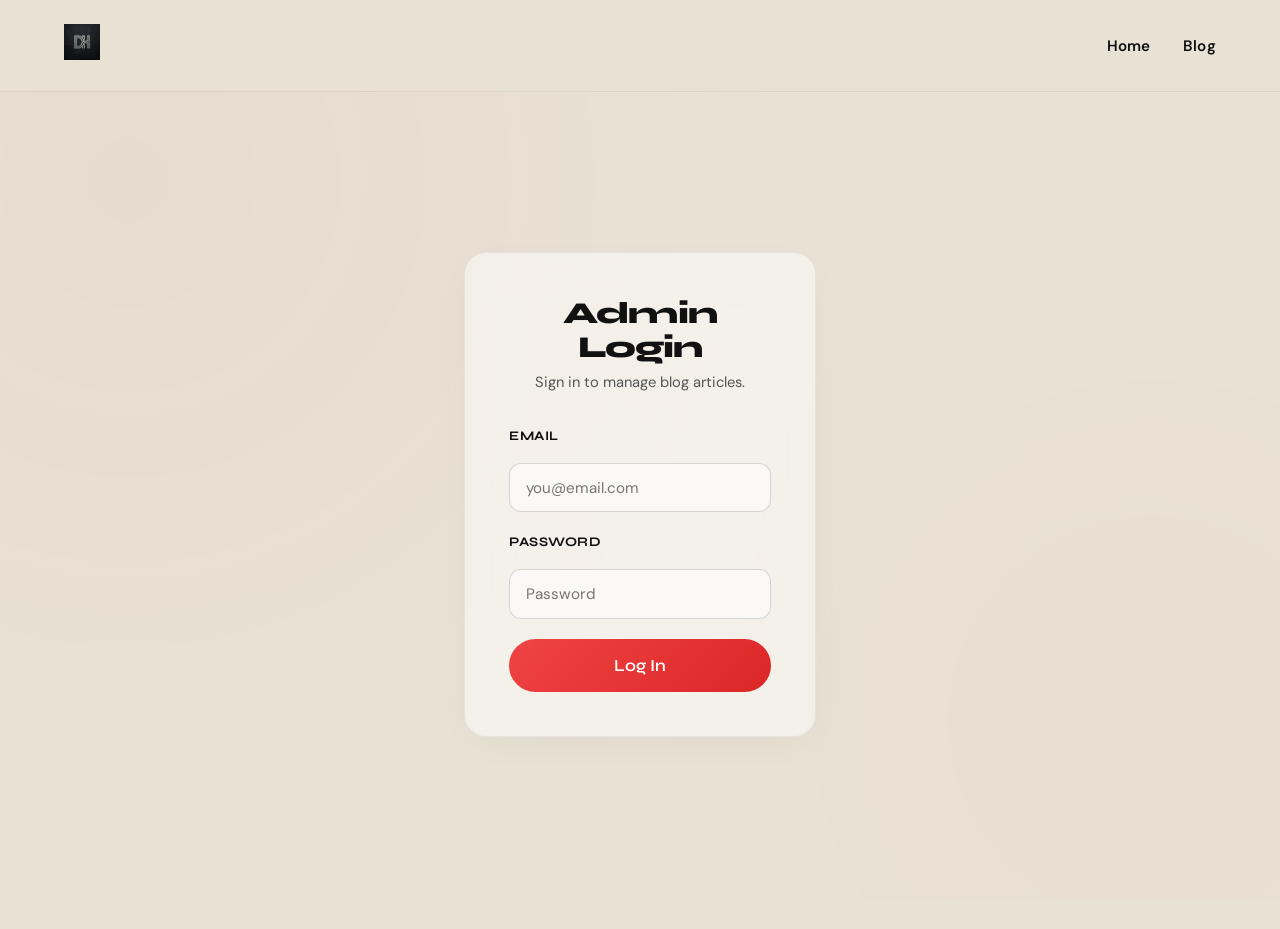
==== commit e4a1d449: "Fix admin login and remove demo credential hint Trim the password before comparison so mobile keyboa" ====
--- a/admin.html
+++ b/admin.html
@@ -37,15 +37,14 @@
                 <form id="login-form">
                     <div class="form-group">
                         <label for="login-email">Email</label>
-                        <input type="email" id="login-email" placeholder="you@email.com" required>
+                        <input type="email" id="login-email" placeholder="you@email.com" autocomplete="username" autocapitalize="off" autocorrect="off" spellcheck="false" required>
                     </div>
                     <div class="form-group">
                         <label for="login-password">Password</label>
-                        <input type="password" id="login-password" placeholder="Password" required>
+                        <input type="password" id="login-password" placeholder="Password" autocomplete="current-password" autocapitalize="off" autocorrect="off" spellcheck="false" required>
                     </div>
                     <button type="submit" class="btn btn-primary" style="width:100%; justify-content:center;">Log In</button>
                 </form>
-                <p class="admin-hint">Demo credentials — danish@gmail.com / pw-blog.danish123</p>
             </div>
         </div>
 
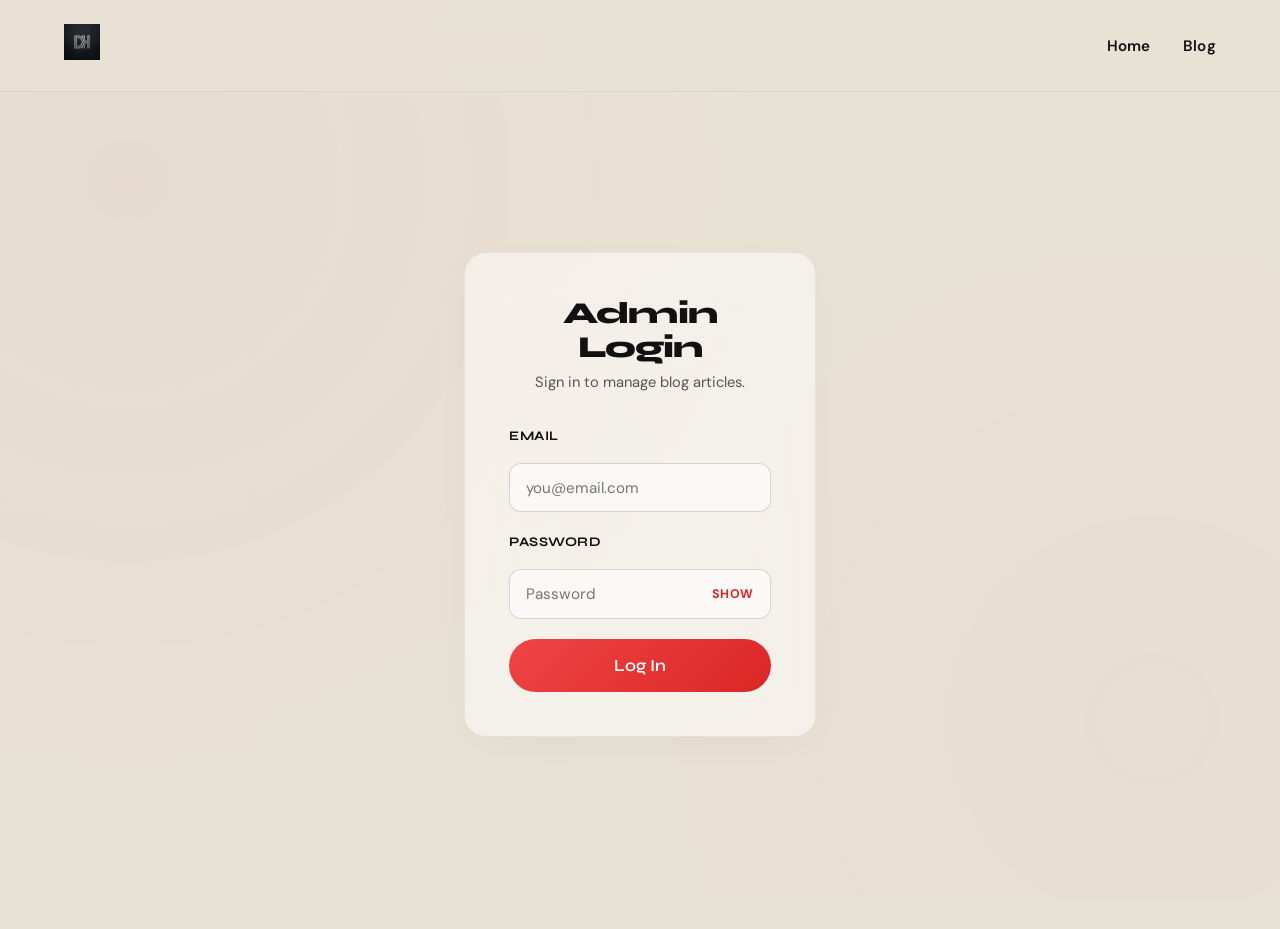
==== commit 1f0ef148: "Add show/hide toggle for admin login password Verified the deployed login code and credentials are c" ====
--- a/admin.html
+++ b/admin.html
@@ -41,7 +41,10 @@
                     </div>
                     <div class="form-group">
                         <label for="login-password">Password</label>
-                        <input type="password" id="login-password" placeholder="Password" autocomplete="current-password" autocapitalize="off" autocorrect="off" spellcheck="false" required>
+                        <div class="password-field-wrap">
+                            <input type="password" id="login-password" placeholder="Password" autocomplete="current-password" autocapitalize="off" autocorrect="off" spellcheck="false" required>
+                            <button type="button" id="toggle-password" class="toggle-password-btn" aria-label="Show password">Show</button>
+                        </div>
                     </div>
                     <button type="submit" class="btn btn-primary" style="width:100%; justify-content:center;">Log In</button>
                 </form>
@@ -139,6 +142,13 @@
                 dashboardView.classList.remove('active');
             }
         }
+
+        document.getElementById('toggle-password').addEventListener('click', (e) => {
+            const pwField = document.getElementById('login-password');
+            const showing = pwField.type === 'text';
+            pwField.type = showing ? 'password' : 'text';
+            e.currentTarget.textContent = showing ? 'Show' : 'Hide';
+        });
 
         loginForm.addEventListener('submit', (e) => {
             e.preventDefault();
--- a/blog.css
+++ b/blog.css
@@ -1,6 +1,30 @@
 /* ==========================================================================
    Blog & Admin Styles — extends styles.css tokens (--bg-light, --accent-*, etc.)
    ========================================================================== */
+
+/* styles.css hides the native cursor (cursor:none) in favor of a JS-driven
+   custom cursor that only runs on index.html — restore the real cursor here. */
+.blog-body,
+.blog-body * {
+    cursor: auto !important;
+}
+
+.blog-body a,
+.blog-body button,
+.blog-body .btn,
+.blog-body .tag-pill,
+.blog-body .blog-card,
+.blog-body .btn-small,
+.blog-body .btn-logout,
+.blog-body select,
+.blog-body label {
+    cursor: pointer !important;
+}
+
+.blog-body input,
+.blog-body textarea {
+    cursor: text !important;
+}
 
 .blog-page-nav {
     display: flex;
@@ -330,6 +354,27 @@
 .form-group select:focus { border-color: var(--accent-primary); }
 
 .form-group textarea { resize: vertical; min-height: 220px; line-height: 1.6; }
+
+.password-field-wrap { position: relative; }
+
+.password-field-wrap input { width: 100%; padding-right: 4.2rem; }
+
+.toggle-password-btn {
+    position: absolute;
+    right: 0.6rem;
+    top: 50%;
+    transform: translateY(-50%);
+    background: none;
+    border: none;
+    color: var(--accent-primary);
+    font-family: var(--font-body);
+    font-weight: 700;
+    font-size: 0.78rem;
+    letter-spacing: 0.03em;
+    text-transform: uppercase;
+    cursor: pointer !important;
+    padding: 0.3rem 0.5rem;
+}
 
 .admin-error {
     background: rgba(220, 38, 38, 0.1);
